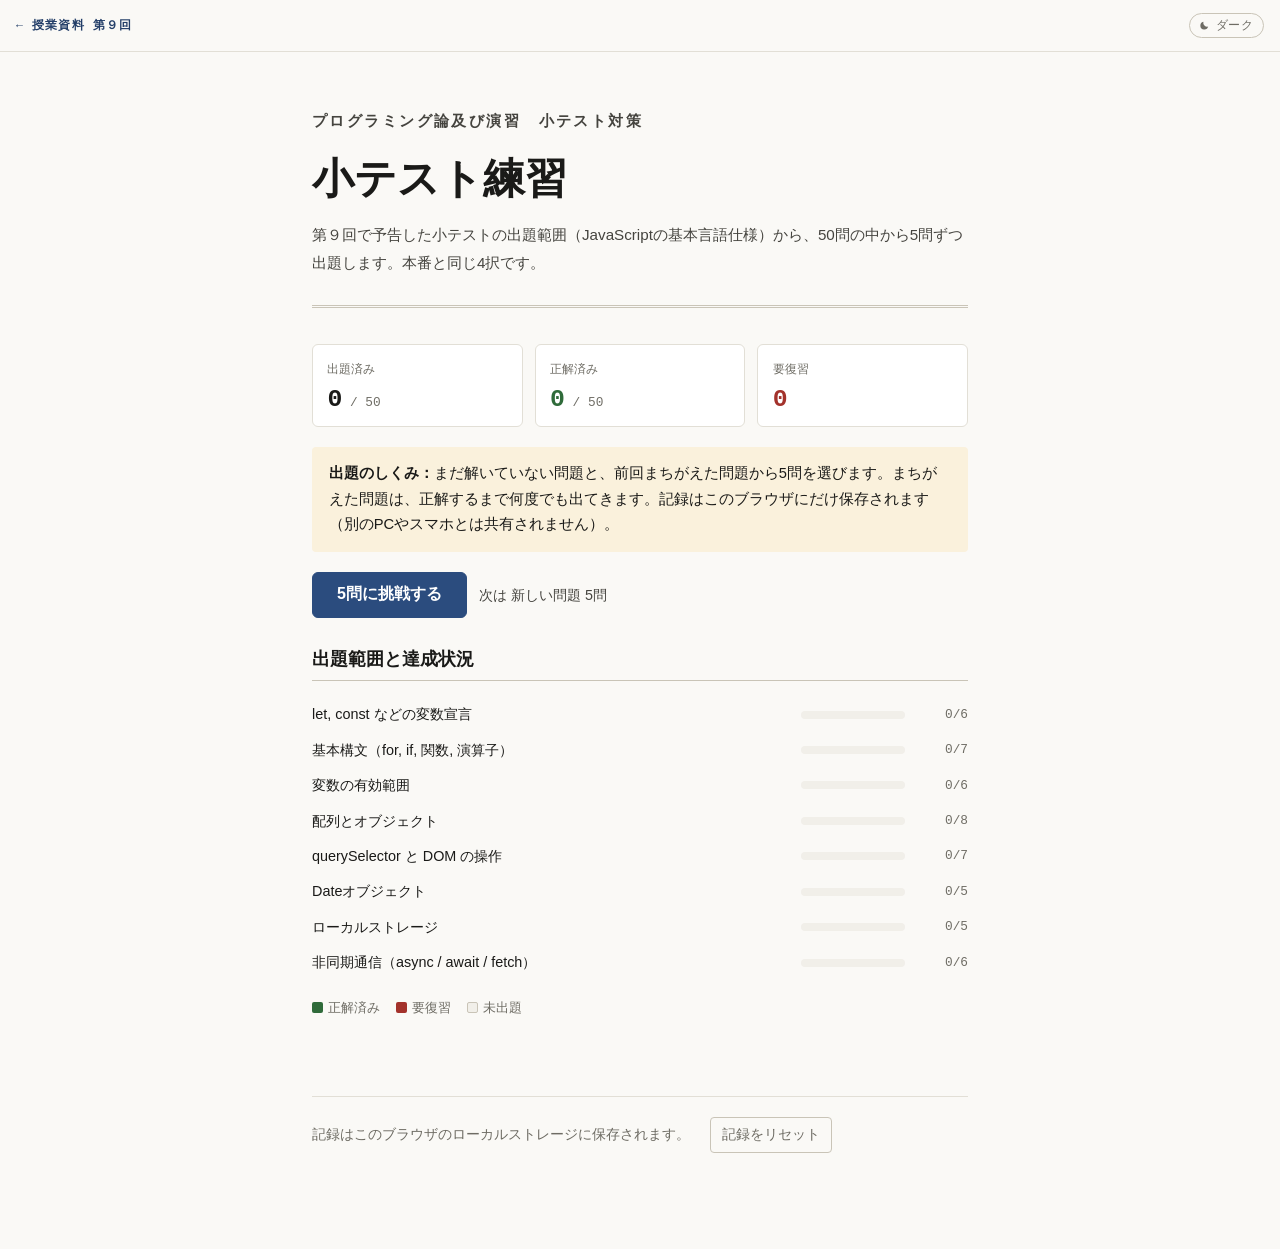
==== quiz/index.html @ 1186866d "小テスト練習ページを追加し、第９回の予告から張る 出題範囲に合わせた4択50問から5問ずつ出題する。正誤をlocalStorageに 記録し、未出題の問題と前回まちがえた問題（最大2問）を優先して出す" ====
<!doctype html>
<html lang="ja">
<head>
<meta charset="utf-8">
<meta name="viewport" content="width=device-width, initial-scale=1">
<title>小テスト練習 | プログラミング論 2026</title>
<link rel="icon" href="../favicon.svg" type="image/svg+xml">
<link rel="icon" href="../favicon.png" sizes="32x32" type="image/png">

<script>
  // 授業資料と同じ "theme" キーを読む（同じサイト内なので設定が共有される）
  (function () {
    try {
      var t = localStorage.getItem("theme");
      if (t === "light" || t === "dark") {
        document.documentElement.setAttribute("data-theme", t);
      }
    } catch (e) { /* 読めなくても既定の配色で動く */ }
  })();
</script>

<style>
  /* 配色とフォントは授業資料（../index.html）と同じ値 */
  :root {
    --ground: #FAF9F6;
    --surface: #FFFFFF;
    --surface-alt: #F1EFE9;
    --code-bg: #23262B;
    --code-ink: #E6E9EE;
    --code-dim: #8B93A1;
    --ink: #1A1A18;
    --ink-mid: #45443F;
    --ink-soft: #6E6C64;
    --rule: #E2DFD6;
    --rule-strong: #C9C4B7;
    --accent: #2B4C7E;
    --accent-ink: #233E68;
    --accent-soft: #E6ECF5;
    --mark: #A8760A;
    --mark-soft: #FAF1DC;
    --ok: #2F6B3A;
    --ok-soft: #E3F0E3;
    --ng: #A3322B;
    --ng-soft: #F8E4E1;
    --shadow: 0 1px 2px rgba(26, 26, 24, .04), 0 12px 30px -18px rgba(26, 26, 24, .2);

    --font-display: "Hiragino Mincho ProN", "Yu Mincho", "YuMincho", "MS PMincho", serif;
    --font-ui: "Hiragino Kaku Gothic ProN", "Yu Gothic", "YuGothic", "Noto Sans JP", "Meiryo", sans-serif;
    --font-mono: ui-monospace, "SF Mono", "Menlo", "Consolas", "Roboto Mono", monospace;

    --nav-h: 3.25rem;
  }

  @media (prefers-color-scheme: dark) {
    :root:not([data-theme="light"]) {
      --ground: #191817;
      --surface: #212020;
      --surface-alt: #2A2927;
      --code-bg: #131518;
      --code-ink: #DDE2E8;
      --code-dim: #7A828F;
      --ink: #EDEBE6;
      --ink-mid: #BEBAB2;
      --ink-soft: #918C84;
      --rule: #333230;
      --rule-strong: #4A4844;
      --accent: #7BA3DC;
      --accent-ink: #97B8E8;
      --accent-soft: #1C2836;
      --mark: #E0A93F;
      --mark-soft: #322710;
      --ok: #7CC28A;
      --ok-soft: #18281B;
      --ng: #EC8A80;
      --ng-soft: #331B19;
      --shadow: 0 1px 2px rgba(0, 0, 0, .4), 0 12px 30px -18px rgba(0, 0, 0, .7);
    }
  }

  :root[data-theme="dark"] {
    --ground: #191817;
    --surface: #212020;
    --surface-alt: #2A2927;
    --code-bg: #131518;
    --code-ink: #DDE2E8;
    --code-dim: #7A828F;
    --ink: #EDEBE6;
    --ink-mid: #BEBAB2;
    --ink-soft: #918C84;
    --rule: #333230;
    --rule-strong: #4A4844;
    --accent: #7BA3DC;
    --accent-ink: #97B8E8;
    --accent-soft: #1C2836;
    --mark: #E0A93F;
    --mark-soft: #322710;
    --ok: #7CC28A;
    --ok-soft: #18281B;
    --ng: #EC8A80;
    --ng-soft: #331B19;
    --shadow: 0 1px 2px rgba(0, 0, 0, .4), 0 12px 30px -18px rgba(0, 0, 0, .7);
  }

  * { box-sizing: border-box; }

  body {
    background: var(--ground);
    color: var(--ink);
    font-family: var(--font-ui);
    font-size: 16px;
    line-height: 1.85;
    margin: 0;
    padding: 0 0 6rem;
    -webkit-font-smoothing: antialiased;
  }

  [hidden] { display: none !important; }

  /* ---------- nav ---------- */

  nav.jump {
    position: sticky;
    top: 0;
    z-index: 20;
    background: var(--ground);
    border-bottom: 1px solid var(--rule);
    height: var(--nav-h);
    display: flex;
    align-items: center;
    gap: .75rem;
    padding: 0 1rem;
  }

  nav.jump .brand {
    font-family: var(--font-mono);
    font-size: .72rem;
    letter-spacing: .1em;
    font-weight: 600;
    color: var(--accent-ink);
    white-space: nowrap;
    text-decoration: none;
    margin-right: auto;
  }

  nav.jump .brand:hover { text-decoration: underline; }

  .theme-toggle {
    flex: none;
    display: inline-flex;
    align-items: center;
    font-family: var(--font-mono);
    font-size: .72rem;
    letter-spacing: .04em;
    color: var(--ink-soft);
    background: var(--ground);
    border: 1px solid var(--rule-strong);
    border-radius: 999px;
    padding: .25rem .6rem;
    cursor: pointer;
    white-space: nowrap;
  }

  .theme-toggle:hover { color: var(--ink); background: var(--surface-alt); }
  .theme-toggle:focus-visible { outline: 2px solid var(--accent); outline-offset: 2px; }
  .theme-toggle > span { display: inline-flex; align-items: center; gap: .35rem; }
  .theme-toggle svg { width: .95em; height: .95em; flex: none; }
  .theme-toggle .to-light { display: none; }

  @media (prefers-color-scheme: dark) {
    :root:not([data-theme="light"]) .theme-toggle .to-dark  { display: none; }
    :root:not([data-theme="light"]) .theme-toggle .to-light { display: inline-flex; }
  }

  :root[data-theme="dark"] .theme-toggle .to-dark  { display: none; }
  :root[data-theme="dark"] .theme-toggle .to-light { display: inline-flex; }

  /* ---------- layout ---------- */

  .wrap {
    max-width: 44rem;
    margin: 0 auto;
    padding: 0 1.5rem;
  }

  .masthead {
    padding: 3.5rem 0 1.75rem;
    border-bottom: 3px double var(--rule-strong);
    display: flex;
    flex-direction: column;
    gap: .9rem;
  }

  .kicker {
    font-family: var(--font-mono);
    font-size: .74rem;
    letter-spacing: .16em;
    font-weight: 600;
    color: var(--accent-ink);
    margin: 0;
  }

  .masthead h1 {
    font-family: var(--font-display);
    font-size: clamp(1.9rem, 6vw, 2.6rem);
    font-weight: 600;
    line-height: 1.35;
    margin: 0;
  }

  .masthead p { margin: 0; color: var(--ink-mid); font-size: .95rem; }

  section.view {
    scroll-margin-top: calc(var(--nav-h) + .5rem);
    padding-top: 2.25rem;
    display: flex;
    flex-direction: column;
    gap: 1.25rem;
  }

  h2 {
    font-size: 1.12rem;
    font-weight: 700;
    line-height: 1.55;
    margin: .5rem 0 0;
    padding-bottom: .4rem;
    border-bottom: 1px solid var(--rule-strong);
  }

  p { margin: 0; }

  a { color: var(--accent-ink); text-underline-offset: .2em; }

  code {
    font-family: var(--font-mono);
    font-size: .87em;
    background: var(--surface-alt);
    padding: .1em .35em;
    border-radius: 3px;
    word-break: break-word;
  }

  .note {
    background: var(--accent-soft);
    border-radius: 4px;
    padding: .85rem 1.05rem;
    font-size: .92rem;
    line-height: 1.75;
  }

  .note.mark { background: var(--mark-soft); }

  /* ---------- 成績のまとめ ---------- */

  .stats {
    display: grid;
    grid-template-columns: repeat(3, 1fr);
    gap: .75rem;
  }

  .stat {
    background: var(--surface);
    border: 1px solid var(--rule);
    border-radius: 6px;
    padding: .8rem .9rem .7rem;
    display: flex;
    flex-direction: column;
    gap: .1rem;
  }

  .stat .label { font-size: .78rem; color: var(--ink-soft); }
  .stat .value { font-family: var(--font-mono); font-size: 1.55rem; font-weight: 600; line-height: 1.3; }
  .stat .value small { font-size: .8rem; color: var(--ink-soft); font-weight: 400; }
  .stat.review .value { color: var(--ng); }
  .stat.mastered .value { color: var(--ok); }

  .topics {
    list-style: none;
    margin: 0;
    padding: 0;
    display: flex;
    flex-direction: column;
    gap: .55rem;
  }

  .topics li {
    display: grid;
    grid-template-columns: 1fr 6.5rem 3.2rem;
    align-items: center;
    gap: .75rem;
    font-size: .9rem;
  }

  .bar {
    height: .5rem;
    background: var(--surface-alt);
    border-radius: 999px;
    overflow: hidden;
    display: flex;
  }

  .bar span { display: block; height: 100%; }
  .bar .ok { background: var(--ok); }
  .bar .ng { background: var(--ng); }

  .topics .count { font-family: var(--font-mono); font-size: .8rem; color: var(--ink-soft); text-align: right; }

  .legend { font-size: .8rem; color: var(--ink-soft); display: flex; gap: 1rem; flex-wrap: wrap; }
  .legend i { display: inline-block; width: .7rem; height: .7rem; border-radius: 2px; margin-right: .3rem; vertical-align: -.05rem; }

  /* ---------- ボタン ---------- */

  .actions { display: flex; flex-wrap: wrap; gap: .75rem; align-items: center; }

  button.primary, button.secondary {
    font-family: var(--font-ui);
    font-size: 1rem;
    font-weight: 700;
    border-radius: 6px;
    padding: .7rem 1.5rem;
    cursor: pointer;
    min-height: 2.9rem;
  }

  button.primary {
    color: #fff;
    background: var(--accent);
    border: 1px solid var(--accent);
  }

  :root[data-theme="dark"] button.primary { color: #111; }
  @media (prefers-color-scheme: dark) {
    :root:not([data-theme="light"]) button.primary { color: #111; }
  }

  button.primary:hover { filter: brightness(1.08); }
  button.primary:disabled { opacity: .45; cursor: not-allowed; filter: none; }

  button.secondary {
    color: var(--ink);
    background: var(--surface);
    border: 1px solid var(--rule-strong);
  }

  button.secondary:hover { background: var(--surface-alt); }

  button:focus-visible { outline: 2px solid var(--accent); outline-offset: 2px; }

  .plan { font-size: .9rem; color: var(--ink-mid); }

  /* ---------- 出題画面 ---------- */

  .q-head {
    display: flex;
    align-items: center;
    gap: .6rem;
    flex-wrap: wrap;
  }

  .progress {
    font-family: var(--font-mono);
    font-size: .8rem;
    letter-spacing: .08em;
    font-weight: 600;
    color: var(--accent-ink);
  }

  .tag {
    font-size: .75rem;
    border-radius: 999px;
    padding: .05rem .6rem;
    background: var(--surface-alt);
    color: var(--ink-mid);
  }

  .tag.review { background: var(--ng-soft); color: var(--ng); font-weight: 700; }
  .tag.new { background: var(--accent-soft); color: var(--accent-ink); font-weight: 700; }

  .question { font-size: 1.08rem; font-weight: 700; line-height: 1.75; }

  .code {
    background: var(--code-bg);
    border-radius: 5px;
    box-shadow: var(--shadow);
    overflow-x: auto;
  }

  .code pre {
    margin: 0;
    padding: .95rem 1.1rem;
    font-family: var(--font-mono);
    font-size: .86rem;
    line-height: 1.7;
    color: var(--code-ink);
    tab-size: 2;
  }

  .code pre code { background: none; padding: 0; font-size: inherit; color: inherit; word-break: normal; }

  .choices { display: flex; flex-direction: column; gap: .55rem; border: 0; margin: 0; padding: 0; }

  .choice {
    display: flex;
    align-items: flex-start;
    gap: .7rem;
    background: var(--surface);
    border: 1px solid var(--rule-strong);
    border-radius: 6px;
    padding: .7rem .9rem;
    cursor: pointer;
    line-height: 1.65;
  }

  .choice:hover { border-color: var(--ink-soft); }
  .choice:has(input:checked) { border-color: var(--accent); background: var(--accent-soft); }
  .choice:has(input:focus-visible) { outline: 2px solid var(--accent); outline-offset: 2px; }

  .choice input { margin: .35rem 0 0; flex: none; accent-color: var(--accent); }
  .choice .letter { font-family: var(--font-mono); font-weight: 600; color: var(--ink-soft); flex: none; }
  .choice .text { flex: 1; min-width: 0; overflow-wrap: anywhere; }
  .choice.mono .text { font-family: var(--font-mono); font-size: .9rem; }
  .choice.mono .text code { background: none; padding: 0; font-size: inherit; }

  .choices.locked .choice { cursor: default; }
  .choices.locked .choice:hover { border-color: var(--rule-strong); }
  .choice.is-correct { border-color: var(--ok) !important; background: var(--ok-soft) !important; }
  .choice.is-wrong { border-color: var(--ng) !important; background: var(--ng-soft) !important; }

  .feedback {
    border-radius: 6px;
    padding: .9rem 1.05rem;
    display: flex;
    flex-direction: column;
    gap: .45rem;
    font-size: .95rem;
    line-height: 1.8;
  }

  .feedback.ok { background: var(--ok-soft); }
  .feedback.ng { background: var(--ng-soft); }
  .feedback .verdict { font-weight: 700; font-size: 1.05rem; }
  .feedback.ok .verdict { color: var(--ok); }
  .feedback.ng .verdict { color: var(--ng); }
  .feedback .hint { font-size: .85rem; color: var(--ink-soft); }

  /* ---------- 結果画面 ---------- */

  .score {
    font-family: var(--font-display);
    font-size: clamp(2rem, 8vw, 2.8rem);
    font-weight: 600;
    line-height: 1.3;
  }

  .score small { font-family: var(--font-ui); font-size: 1rem; color: var(--ink-soft); font-weight: 400; margin-left: .4rem; }

  .review-list {
    list-style: none;
    margin: 0;
    padding: 0;
    display: flex;
    flex-direction: column;
    gap: .5rem;
  }

  .review-list li {
    display: grid;
    grid-template-columns: 1.6rem 1fr;
    gap: .5rem;
    background: var(--surface);
    border: 1px solid var(--rule);
    border-radius: 6px;
    padding: .6rem .8rem;
    font-size: .92rem;
    line-height: 1.7;
  }

  .review-list .mark-ok { color: var(--ok); font-weight: 700; }
  .review-list .mark-ng { color: var(--ng); font-weight: 700; }
  .review-list .topic { display: block; font-size: .78rem; color: var(--ink-soft); }

  .history { font-size: .85rem; color: var(--ink-soft); }

  footer.foot {
    margin-top: 3.5rem;
    padding-top: 1.25rem;
    border-top: 1px solid var(--rule);
    display: flex;
    flex-wrap: wrap;
    gap: .75rem 1.25rem;
    align-items: center;
    font-size: .85rem;
    color: var(--ink-soft);
  }

  button.link {
    font: inherit;
    color: var(--ink-soft);
    background: none;
    border: 1px solid var(--rule-strong);
    border-radius: 4px;
    padding: .3rem .7rem;
    cursor: pointer;
  }

  button.link:hover { color: var(--ink); }
  button.link.armed { color: var(--ng); border-color: var(--ng); font-weight: 700; }

  @media (max-width: 34rem) {
    body { font-size: 15.5px; }
    .wrap { padding: 0 1rem; }
    .masthead { padding-top: 2.25rem; }
    .stats { gap: .5rem; }
    .stat { padding: .65rem .7rem .55rem; }
    .stat .value { font-size: 1.3rem; }
    .topics li { grid-template-columns: 1fr 4.5rem 2.8rem; gap: .5rem; }
    .actions button { flex: 1 1 100%; }
  }
</style>
</head>
<body>

<nav class="jump">
  <a class="brand" href="../#w9">← 授業資料 第９回</a>
  <button class="theme-toggle" type="button" data-theme-toggle>
    <span class="to-dark"><svg viewBox="0 0 16 16" fill="currentColor" aria-hidden="true"><path d="M13.4 9.6A5.8 5.8 0 0 1 6.4 2.6 5.8 5.8 0 1 0 13.4 9.6Z"/></svg>ダーク</span>
    <span class="to-light"><svg viewBox="0 0 16 16" fill="none" stroke="currentColor" stroke-width="1.5" stroke-linecap="round" aria-hidden="true"><circle cx="8" cy="8" r="3"/><path d="M8 1v1.6M8 13.4V15M15 8h-1.6M2.6 8H1M12.9 3.1l-1.1 1.1M4.2 11.8l-1.1 1.1M12.9 12.9l-1.1-1.1M4.2 4.2 3.1 3.1"/></svg>ライト</span>
  </button>
</nav>

<div class="wrap">

  <header class="masthead">
    <p class="kicker">プログラミング論及び演習　小テスト対策</p>
    <h1>小テスト練習</h1>
    <p>第９回で予告した小テストの出題範囲（JavaScriptの基本言語仕様）から、50問の中から5問ずつ出題します。本番と同じ4択です。</p>
  </header>

  <!-- ========== ホーム ========== -->
  <section class="view" id="home">
    <div class="stats">
      <div class="stat"><span class="label">出題済み</span><span class="value" id="statSeen"></span></div>
      <div class="stat mastered"><span class="label">正解済み</span><span class="value" id="statOk"></span></div>
      <div class="stat review"><span class="label">要復習</span><span class="value" id="statNg"></span></div>
    </div>

    <div class="note mark">
      <strong>出題のしくみ：</strong>まだ解いていない問題と、前回まちがえた問題から5問を選びます。まちがえた問題は、正解するまで何度でも出てきます。記録はこのブラウザにだけ保存されます（別のPCやスマホとは共有されません）。
    </div>

    <div class="actions">
      <button class="primary" type="button" id="startBtn">5問に挑戦する</button>
      <span class="plan" id="planText"></span>
    </div>

    <h2>出題範囲と達成状況</h2>
    <ul class="topics" id="topicList"></ul>
    <p class="legend">
      <span><i style="background: var(--ok)"></i>正解済み</span>
      <span><i style="background: var(--ng)"></i>要復習</span>
      <span><i style="background: var(--surface-alt); border: 1px solid var(--rule-strong)"></i>未出題</span>
    </p>
    <p class="history" id="historyText"></p>
  </section>

  <!-- ========== 出題 ========== -->
  <section class="view" id="play" hidden>
    <div class="q-head">
      <span class="progress" id="progress"></span>
      <span class="tag" id="topicTag"></span>
      <span class="tag" id="kindTag"></span>
    </div>
    <p class="question" id="question"></p>
    <div class="code" id="codeBox" hidden><pre><code id="code"></code></pre></div>
    <fieldset class="choices" id="choices"></fieldset>
    <div class="feedback" id="feedback" hidden></div>
    <div class="actions">
      <button class="primary" type="button" id="answerBtn" disabled>回答する</button>
      <button class="primary" type="button" id="nextBtn" hidden>次の問題へ</button>
    </div>
  </section>

  <!-- ========== 結果 ========== -->
  <section class="view" id="result" hidden>
    <h2>結果</h2>
    <p class="score" id="score"></p>
    <ul class="review-list" id="reviewList"></ul>
    <div class="actions">
      <button class="primary" type="button" id="againBtn">次の5問に挑戦する</button>
      <button class="secondary" type="button" id="homeBtn">達成状況を見る</button>
    </div>
  </section>

  <footer class="foot">
    <span id="storageNote">記録はこのブラウザのローカルストレージに保存されます。</span>
    <button class="link" type="button" id="resetBtn">記録をリセット</button>
  </footer>
</div>

<script>
"use strict";

// =====================================================================
//  問題データ（オブジェクトの配列）
//    id       : 記録に使う名前。並べ替えても記録がずれないよう番号ではなく名前にする
//    topic    : 出題範囲（下の TOPICS のキー）
//    question : 問題文。`…` で囲んだ部分はコードとして表示
//    code     : コード（無ければ省略）
//    choices  : 選択肢。表示するときに順番をシャッフルする
//    mono     : true なら選択肢全体をコードの書体で表示
//    answer   : choices の何番目が正解か（0から数える。第４回のクイズと同じ形）
//    explain  : 解説
// =====================================================================

const TOPICS = {
  var:     "let, const などの変数宣言",
  syntax:  "基本構文（for, if, 関数, 演算子）",
  scope:   "変数の有効範囲",
  data:    "配列とオブジェクト",
  dom:     "querySelector と DOM の操作",
  date:    "Dateオブジェクト",
  storage: "ローカルストレージ",
  async:   "非同期通信（async / await / fetch）"
};

const QUESTIONS = [
  // ---------------- 変数宣言 ----------------
  {
    id: "var-const-reassign",
    topic: "var",
    question: "次のコードを実行するとどうなりますか。",
    code: `"use strict";
const x = 5;
x = 10;
console.log(x);`,
    choices: ["10 と表示される", "5 と表示される", "エラーになる", "undefined と表示される"],
    answer: 2,
    explain: "`const` で宣言した変数には再代入できません。3行目で TypeError（Assignment to constant variable）が発生し、`console.log` まで到達しません。値を変えたい変数は `let` で宣言します。"
  },
  {
    id: "var-let-rule",
    topic: "var",
    question: "この授業のルールに従うと、後で `count++` で値を増やしていく変数 `count` の宣言として最も適切なものはどれですか。",
    choices: ["let count = 0;", "const count = 0;", "int count = 0;", "count := 0;"],
    mono: true,
    answer: 0,
    explain: "`count++` も再代入の一種なので `let` で宣言します。授業では「まず `const` で書き、再代入が必要になったものだけ `let` に変える」と決めています。`int` は型を宣言する言語（C言語など）の書き方で、JavaScriptでは使いません。"
  },
  {
    id: "var-let-twice",
    topic: "var",
    question: "次のコードを実行するとどうなりますか。",
    code: `"use strict";
let a = 1;
let a = 2;
console.log(a);`,
    choices: ["2 と表示される", "1 と表示される", "1 と 2 が順に表示される", "エラーになる"],
    answer: 3,
    explain: "同じ範囲で同じ名前の変数を `let` で2回宣言することはできません（SyntaxError）。値を変えたいときは2回目の `let` を取って `a = 2;` と書きます。"
  },
  {
    id: "var-const-push",
    topic: "var",
    question: "次のコードを実行するとどうなりますか。",
    code: `"use strict";
const list = [1, 2];
list.push(3);
console.log(list);`,
    choices: ["[1, 2, 3] と表示される", "[1, 2] と表示される", "const の配列は変更できないのでエラーになる", "3 と表示される"],
    answer: 0,
    explain: "`const` が禁止するのは、変数に別の値を入れ直すこと（`list = [5, 6];` など）です。配列の中身を `push()` で増やすのは再代入ではないので、問題なく実行できます。"
  },
  {
    id: "var-template-literal",
    topic: "var",
    question: "変数 `name` に `\"花子\"` が入っているとき、「こんにちは花子さん」と表示されるものはどれですか。",
    choices: [
      "console.log(`こんにちは${name}さん`);",
      "console.log(\"こんにちは${name}さん\");",
      "console.log('こんにちは${name}さん');",
      "console.log(こんにちは + name + さん);"
    ],
    mono: true,
    answer: 0,
    explain: "バッククォートで囲んだ文字列（テンプレートリテラル）の中だけ、`${ }` の部分が変数の値に置き換わります。ダブルクォートやシングルクォートで囲むと `${name}` がそのまま文字として表示されます。4つ目は「こんにちは」「さん」が引用符で囲まれていないためエラーです。"
  },
  {
    id: "var-strict-undeclared",
    topic: "var",
    question: "次のコードを実行するとどうなりますか。",
    code: `"use strict";
total = 100;
console.log(total);`,
    choices: ["100 と表示される", "エラーになる", "undefined と表示される", "0 と表示される"],
    answer: 1,
    explain: "`\"use strict\";`（厳格モード）では、`let` や `const` で宣言していない変数に代入するとエラー（ReferenceError: total is not defined）になります。宣言し忘れや変数名の打ち間違いにすぐ気づけるのが厳格モードの利点です。"
  },

  // ---------------- 基本構文・演算子 ----------------
  {
    id: "syntax-string-plus",
    topic: "syntax",
    question: "次のコードを実行したときの表示はどれですか。",
    code: `"use strict";
const a = "5";
const b = 3;
console.log(a + b);`,
    choices: ["8", "53", "エラーになる", "NaN"],
    answer: 1,
    explain: "`+` は、どちらかが文字列だと文字列の連結になります。`\"5\"` は文字列なので `\"5\" + 3` は `\"53\"` です。数値として足したいときは `Number(a) + b` のように変換します。"
  },
  {
    id: "syntax-strict-equal",
    topic: "syntax",
    question: "次の式のうち、結果が `true` になるものはどれですか。",
    choices: ["\"0\" === 0", "Number(\"0\") === 0", "5 !== 5", "\"abc\" === \"ABC\""],
    mono: true,
    answer: 1,
    explain: "`===` は型も含めて比較します。`\"0\"`（文字列）と `0`（数値）は型が違うので `false` です。`Number()` で数値に変換してから比べると `true` になります。クイズアプリで `Number(picked.value) === answer` と書いたのはこのためです。"
  },
  {
    id: "syntax-for-sum",
    topic: "syntax",
    question: "次のコードを実行したときの表示はどれですか。",
    code: `"use strict";
let sum = 0;
for (let i = 1; i <= 5; i++) {
  sum += i;
}
console.log(sum);`,
    choices: ["15", "10", "5", "14"],
    answer: 0,
    explain: "`i` が 1, 2, 3, 4, 5 の5回繰り返し、`sum` に順に足していきます。1+2+3+4+5 = 15 です。条件が `i < 5` なら 5 を含まないので 10 になります。"
  },
  {
    id: "syntax-else-if",
    topic: "syntax",
    question: "次のコードを実行したときの表示はどれですか。",
    code: `"use strict";
const hour = 15;
let msg = "";
if (hour < 12) {
  msg = "午前";
} else if (hour < 18) {
  msg = "午後";
} else {
  msg = "夜";
}
console.log(msg);`,
    choices: ["午前", "午後", "夜", "午後夜"],
    answer: 1,
    explain: "上から順に条件を調べ、最初に当てはまったブロックだけが実行されます。`15 < 12` は偽、`15 < 18` は真なので「午後」です。そこで終わるので `else` は実行されません。"
  },
  {
    id: "syntax-logical",
    topic: "syntax",
    question: "次のコードを実行したときの表示はどれですか。",
    code: `"use strict";
const score = 20;
if (score >= 5 && score <= 15) {
  console.log("A");
} else if (score > 15 || score < 0) {
  console.log("B");
} else {
  console.log("C");
}`,
    choices: ["A", "B", "C", "A と B"],
    answer: 1,
    explain: "`&&` は「かつ」です。`20 >= 5` は真でも `20 <= 15` が偽なので、全体は偽になります。`||` は「または」なので、`20 > 15` が真であれば全体が真になり、B が表示されます。"
  },
  {
    id: "syntax-function-return",
    topic: "syntax",
    question: "次のコードを実行したときの表示はどれですか。",
    code: `"use strict";
function add(a, b) {
  return a + b;
}
const result = add(2, 3) * 2;
console.log(result);`,
    choices: ["10", "8", "7", "エラーになる"],
    answer: 0,
    explain: "`add(2, 3)` は `return` で 5 を返します。関数の呼び出しはその戻り値に置き換わると考えると、`5 * 2` で 10 です。"
  },
  {
    id: "syntax-no-return",
    topic: "syntax",
    question: "次のコードの最後の行で表示されるものはどれですか。",
    code: `"use strict";
function greet(name) {
  console.log("こんにちは " + name);
}
const r = greet("花子");
console.log(r);`,
    choices: ["こんにちは 花子", "undefined", "花子", "null"],
    answer: 1,
    explain: "`greet` の中には `return` がありません。`return` で値を返さない関数の戻り値は `undefined` です。「こんにちは 花子」は関数の中の `console.log` が先に表示しますが、`r` には入りません。"
  },

  // ---------------- 変数の有効範囲 ----------------
  {
    id: "scope-block",
    topic: "scope",
    question: "次のコードを実行するとどうなりますか。",
    code: `"use strict";
if (true) {
  let msg = "こんにちは";
}
console.log(msg);`,
    choices: ["こんにちは と表示される", "undefined と表示される", "エラーになる", "何も表示されない（空文字）"],
    answer: 2,
    explain: "`let` と `const` で宣言した変数は、宣言した `{ }`（ブロック）の中でだけ有効です。ブロックの外から `msg` は見えないので ReferenceError になります。外でも使いたいなら、ブロックの外で宣言します。"
  },
  {
    id: "scope-local",
    topic: "scope",
    question: "次のコードを実行するとどうなりますか。",
    code: `"use strict";
function setup() {
  const x = 10;
}
setup();
console.log(x);`,
    choices: ["10 と表示される", "undefined と表示される", "エラーになる", "0 と表示される"],
    answer: 2,
    explain: "関数の中で宣言した変数はローカル変数で、その関数の中でしか使えません。値を外で使いたいときは、関数の中で `return x;` と返し、`const x = setup();` のように受け取ります。"
  },
  {
    id: "scope-global",
    topic: "scope",
    question: "次のコードを実行したときの表示はどれですか。",
    code: `"use strict";
let count = 0;
function countUp() {
  count++;
}
countUp();
countUp();
console.log(count);`,
    choices: ["0", "1", "2", "エラーになる"],
    answer: 2,
    explain: "`count` は関数の外で宣言したグローバル変数なので、関数の中から読み書きできます。2回呼んだので 2 です。クイズアプリの `score` や `count` もこの形で、問題をまたいで値を覚えていました。"
  },
  {
    id: "scope-shadow",
    topic: "scope",
    question: "次のコードを実行したとき、表示される順番はどれですか。",
    code: `"use strict";
const x = 1;
function show() {
  const x = 2;
  console.log(x);
}
show();
console.log(x);`,
    choices: ["2 → 1", "2 → 2", "1 → 1", "エラーになる"],
    answer: 0,
    explain: "関数の中の `const x = 2` は、外の `x` とは別のローカル変数です。関数の中では内側の `x`（2）が使われ、外の `x`（1）は変わりません。読み違えやすいので、実際には別の名前を付けるほうが安全です。"
  },
  {
    id: "scope-for-let",
    topic: "scope",
    question: "次のコードの最後の行（`console.log(i)`）はどうなりますか。",
    code: `"use strict";
for (let i = 0; i < 3; i++) {
  console.log(i);
}
console.log(i);`,
    choices: ["3 と表示される", "2 と表示される", "エラーになる", "undefined と表示される"],
    answer: 2,
    explain: "`for (let i = 0; ...)` の `i` は、その `for` 文の中だけで有効です。ループが終わった後に `i` を参照すると ReferenceError になります。"
  },
  {
    id: "scope-omikuji",
    topic: "scope",
    question: "おみくじアプリで、抽選する行をクリック処理の外に書きました。ボタンを何度も押すとどうなりますか。",
    code: `const results = ["大吉", "中吉", "小吉", "吉", "凶"];
const index = Math.floor(Math.random() * results.length);

btn.addEventListener("click", function () {
  resultEl.textContent = results[index];
});`,
    choices: ["押すたびに違う結果が出る", "何度押しても同じ結果が出る", "エラーになり何も表示されない", "必ず「大吉」になる"],
    answer: 1,
    explain: "関数の外の行は、ページを開いたときに1回だけ実行されます。`index` はそのとき一度決まったきりなので、何度押しても同じ結果です。毎回変わってほしい処理は、イベントの関数の中に書きます。"
  },

  // ---------------- 配列とオブジェクト ----------------
  {
    id: "data-last-index",
    topic: "data",
    question: "`const list = [\"大吉\", \"中吉\", \"小吉\", \"吉\", \"凶\"];` のとき、最後の要素「凶」を取り出す式はどれですか。",
    choices: ["list[list.length - 1]", "list[list.length]", "list[5]", "list.length"],
    mono: true,
    answer: 0,
    explain: "要素は5個（`list.length` は 5）で、インデックスは 0〜4 です。最後の要素は `list.length - 1` 番目です。`list[5]` や `list[list.length]` は存在しない位置なので `undefined` になります。"
  },
  {
    id: "data-object-access",
    topic: "data",
    question: "次のオブジェクトから「夏目漱石」を取り出せないものはどれですか。",
    code: `const book = {
  title:  "こころ",
  author: "夏目漱石",
  year:   1914
};`,
    choices: ["book.author", "book[\"author\"]", "book[1]", "const key = \"author\"; book[key]"],
    mono: true,
    answer: 2,
    explain: "オブジェクトの値は番号ではなくプロパティ名で取り出します。`book.author` と `book[\"author\"]` は同じ意味で、角括弧の中には変数も使えます。`book[1]` は「1」という名前のプロパティを探すので `undefined` です。"
  },
  {
    id: "data-array-of-objects",
    topic: "data",
    question: "次のデータから「青」を取り出す式はどれですか。",
    code: `const members = [
  { name: "花子", color: "赤" },
  { name: "桜",   color: "青" },
  { name: "葵",   color: "白" }
];`,
    choices: ["members[1].color", "members[2].color", "members.color[1]", "members[\"青\"]"],
    mono: true,
    answer: 0,
    explain: "まず `members[1]` で2番目のオブジェクト `{ name: \"桜\", color: \"青\" }` を取り出し、その `.color` を読みます。配列は番号で、オブジェクトは名前で取り出す、の組み合わせです。"
  },
  {
    id: "data-push-pop",
    topic: "data",
    question: "次のコードを実行したときの表示はどれですか。",
    code: `"use strict";
const history = ["q1", "q3"];
history.push("q4");
const s = history.pop();
console.log(s, history.length);`,
    choices: ["q4 2", "q1 2", "q4 3", "q3 2"],
    mono: true,
    answer: 0,
    explain: "`push()` は配列の末尾に追加し（`[\"q1\", \"q3\", \"q4\"]`）、`pop()` は末尾の要素を取り除いて返します。`s` は \"q4\"、残りは2個です。診断チャートの「一つ前に戻る」はこの仕組み（スタック）でした。"
  },
  {
    id: "data-json-format",
    topic: "data",
    question: "JSONとして正しい書き方はどれですか。",
    choices: [
      "{\"name\": \"花子\", \"age\": 20}",
      "{name: \"花子\", age: 20}",
      "{'name': '花子', 'age': 20}",
      "{\"name\": \"花子\", \"age\": 20,}"
    ],
    mono: true,
    answer: 0,
    explain: "JSONではキーを必ずダブルクォートで囲みます。キーのクォートを省略する書き方（2つ目）はJavaScriptのオブジェクトなら書けますが、JSONでは不可です。シングルクォート（3つ目）や末尾のカンマ（4つ目）も許されません。"
  },
  {
    id: "data-map",
    topic: "data",
    question: "次のコードを実行したときの表示はどれですか。",
    code: `"use strict";
const nums = [1, 2, 3];
const doubled = nums.map(function (n) {
  return n * 2;
});
console.log(doubled);`,
    choices: ["[2, 4, 6]", "[1, 2, 3]", "12", "6"],
    mono: true,
    answer: 0,
    explain: "`map()` は配列の各要素に関数を適用し、戻り値を集めた新しい配列を作ります。元の `nums` は変わりません。クイズアプリでは、選択肢の配列を `map()` でHTMLの文字列の配列に変換していました。"
  },
  {
    id: "data-random-index",
    topic: "data",
    question: "`const list = [\"大吉\", \"中吉\", \"小吉\", \"吉\", \"凶\"];` のとき、`Math.floor(Math.random() * list.length)` が取りうる値はどれですか。",
    choices: ["0, 1, 2, 3, 4 のいずれか", "1, 2, 3, 4, 5 のいずれか", "0 以上 5 以下の小数", "0, 1, 2, 3, 4, 5 のいずれか"],
    answer: 0,
    explain: "`Math.random()` は 0 以上 1 未満の小数を返します。5 を掛けると 0 以上 5 未満、`Math.floor()` で切り捨てると 0〜4 の整数になり、ちょうど配列のインデックスの範囲になります。"
  },
  {
    id: "data-janken",
    topic: "data",
    question: "じゃんけんのルールをデータで表しました。最後の行の表示はどれですか。",
    code: `const hands = [
  { name: "グー",   beats: 1 },
  { name: "チョキ", beats: 2 },
  { name: "パー",   beats: 0 }
];
function judge(my, cpu) {
  if (my === cpu) return "引き分け";
  if (hands[my].beats === cpu) return "勝ち";
  return "負け";
}
console.log(judge(2, 1));`,
    choices: ["勝ち", "負け", "引き分け", "エラーになる"],
    answer: 1,
    explain: "`my` は 2（パー）、`cpu` は 1（チョキ）です。`hands[2].beats` は 0 で、`cpu` の 1 と一致しないので「負け」です。パーはチョキに負けるので、ルール通りの結果です。"
  },

  // ---------------- DOM の操作 ----------------
  {
    id: "dom-selector-id",
    topic: "dom",
    question: "`document.querySelector(\"#result\")` が取得するものはどれですか。",
    choices: ["id=\"result\" の要素", "class=\"result\" の要素", "<result> というタグの要素", "name=\"result\" の入力欄"],
    answer: 0,
    explain: "`querySelector()` にはCSSと同じセレクタを書きます。`#` は id、`.` は class を表します。`#` も `.` も付けずに `\"result\"` と書くと、`<result>` というタグを探してしまいます。"
  },
  {
    id: "dom-selector-first",
    topic: "dom",
    question: "次のHTMLで、`document.querySelector(\".item\").textContent` の値はどれですか。",
    code: `<p class="item">りんご</p>
<p class="item">みかん</p>
<p class="item">ぶどう</p>`,
    choices: ["りんご", "ぶどう", "りんごみかんぶどう", "エラーになる"],
    answer: 0,
    explain: "`querySelector()` は、条件に合う要素のうち最初の1つだけを返します。条件に合う要素をすべて取得したいときは `querySelectorAll()` を使います。"
  },
  {
    id: "dom-textcontent",
    topic: "dom",
    question: "`el.textContent = \"<b>太字</b>\";` を実行すると、画面にはどう表示されますか。",
    choices: ["<b>太字</b> と、タグも文字のまま表示される", "「太字」が太字で表示される", "何も表示されない", "エラーになる"],
    answer: 0,
    explain: "`textContent` は値をただの文字として入れるので、タグもそのまま表示されます。HTMLとして解釈させたいときは `innerHTML` を使います。文字を入れるだけなら、安全な `textContent` を使うのが授業のルールです。"
  },
  {
    id: "dom-addeventlistener",
    topic: "dom",
    question: "ボタン `btn` がクリックされたときに関数 `show` を実行する書き方として正しいものはどれですか。",
    choices: [
      "btn.addEventListener(\"click\", show);",
      "btn.addEventListener(\"click\", show());",
      "btn.addEventListener(\"onclick\", show);",
      "btn.addEventListener(show, \"click\");"
    ],
    mono: true,
    answer: 0,
    explain: "第2引数には関数そのもの（`show`）を渡します。`show()` と括弧を付けると、登録した瞬間に一度実行され、その戻り値が渡されてしまいます。イベント名は `\"click\"` で、`\"onclick\"` ではありません。"
  },
  {
    id: "dom-input-string",
    topic: "dom",
    question: "入力欄に 20 と入力してから次のコードを実行しました。表示はどれですか。",
    code: `<input id="age">
<script>
  "use strict";
  const v = document.querySelector("#age").value;
  console.log(v === 20);
<\/script>`,
    choices: ["true", "false", "20", "エラーになる"],
    answer: 1,
    explain: "入力欄の `value` は、数字に見えても常に文字列（`\"20\"`）です。`\"20\" === 20` は型が違うので `false` になります。`Number(v) === 20` のように変換してから比べます。"
  },
  {
    id: "dom-null",
    topic: "dom",
    question: "次のコードを実行するとどうなりますか。",
    code: `<p id="result"></p>
<script>
  "use strict";
  const el = document.querySelector("#reslt");
  el.textContent = "OK";
<\/script>`,
    choices: ["段落に OK と表示される", "エラーになる", "ページの先頭に OK と表示される", "何も起きず、エラーも出ない"],
    answer: 1,
    explain: "`#reslt` はつづりの間違いで、該当する要素がありません。見つからないとき `querySelector()` は `null` を返し、`null` の `textContent` に代入しようとして TypeError（Cannot set properties of null）になります。このエラーが出たら、まずセレクタのつづりを疑いましょう。"
  },
  {
    id: "dom-script-position",
    topic: "dom",
    question: "DOMを操作する `<script>` を `</body>` の直前に置く理由として正しいものはどれですか。",
    choices: [
      "HTMLの要素が読み込まれた後で実行しないと、querySelector() が要素を見つけられないから",
      "<head> の中にはJavaScriptを書くことができないから",
      "</body> の直前に置くと計算が速くなるから",
      "\"use strict\" が </body> の直前でしか有効にならないから"
    ],
    answer: 0,
    explain: "ブラウザはHTMLを上から順に読み込みます。`<head>` の中のスクリプトが実行される時点では、まだ `<body>` の要素が作られていないため、`querySelector()` が `null` を返してしまいます。"
  },

  // ---------------- Dateオブジェクト ----------------
  {
    id: "date-getmonth",
    topic: "date",
    question: "11月20日に `new Date().getMonth()` を実行したときの値はどれですか。",
    choices: ["10", "11", "12", "20"],
    answer: 0,
    explain: "`getMonth()` は月を 0〜11 で返します（1月が 0）。画面に表示するときは `getMonth() + 1` とします。"
  },
  {
    id: "date-getdate-gethours",
    topic: "date",
    question: "2026年11月20日（金）の午後3時5分に次のコードを実行しました。表示はどれですか。",
    code: `const now = new Date();
console.log(now.getDate(), now.getHours());`,
    choices: ["20 15", "5 15", "20 3", "金 15"],
    mono: true,
    answer: 0,
    explain: "`getDate()` は日（1〜31）、`getHours()` は時（0〜23）を返します。午後3時は 15 です。曜日を数値で返す `getDay()`（日曜が 0、金曜は 5）と混同しないようにしましょう。"
  },
  {
    id: "date-getfullyear",
    topic: "date",
    question: "`const now = new Date();` のとき、現在の年を「2026」のように4桁で得るものはどれですか。",
    choices: ["now.getFullYear()", "now.getYear()", "now.getDate()", "now.getDay()"],
    mono: true,
    answer: 0,
    explain: "年は `getFullYear()` で取得します。`getDate()` は日、`getDay()` は曜日（0〜6）です。`getYear()` は古い仕様の名残で、2026年なら 126 のような値を返すため使いません。"
  },
  {
    id: "date-outside-function",
    topic: "date",
    question: "時計を作るために次のように書きました。1秒ごとに `showTime` を呼んでいるのに、表示が変わりません。原因はどれですか。",
    code: `const now = new Date();
function showTime() {
  clockEl.textContent =
    \`\${now.getHours()}時\${now.getMinutes()}分\${now.getSeconds()}秒\`;
}
setInterval(showTime, 1000);`,
    choices: [
      "new Date() が関数の外にあり、ページを開いたときの時刻のまま変わらないから",
      "setInterval の 1000 は 1000秒を意味するから",
      "getSeconds() は1分ごとにしか値が変わらないから",
      "textContent では数字を表示できないから"
    ],
    answer: 0,
    explain: "`new Date()` は「実行した瞬間」の日時を持つオブジェクトを作ります。関数の外で一度だけ作ると、何度表示し直しても同じ時刻のままです。毎回計算し直したいものは関数の中に書きます。`setInterval` の時間はミリ秒単位で、1000 は1秒です。"
  },
  {
    id: "date-setinterval",
    topic: "date",
    question: "関数 `showTime` を1秒ごとに繰り返し実行する書き方として正しいものはどれですか。",
    choices: ["setInterval(showTime, 1000);", "setInterval(showTime(), 1000);", "setInterval(showTime, 1);", "setTimeout(showTime, 1000);"],
    mono: true,
    answer: 0,
    explain: "時間はミリ秒で指定するので、1秒は 1000 です。関数は括弧を付けずに渡します（`showTime()` だと1回実行した結果を渡してしまう）。`setTimeout` は指定した時間の後に1回だけ実行する関数です。"
  },

  // ---------------- ローカルストレージ ----------------
  {
    id: "storage-persist",
    topic: "storage",
    question: "`localStorage` の説明として正しいものはどれですか。",
    choices: [
      "ブラウザを閉じても、削除しない限りデータが残る",
      "タブを閉じるとデータが消える",
      "保存したデータは、同じサイトを見ている他の人のブラウザにも共有される",
      "数値や配列を、型を保ったままそのまま保存できる"
    ],
    answer: 0,
    explain: "`localStorage` はオリジン（ドメインとポートの組み合わせ）ごとにブラウザの中へデータを保存し、明示的に削除しない限り残ります。タブを閉じると消えるのは `sessionStorage` です。保存先は各自のブラウザなので他の人とは共有されず、保存できるのは文字列だけです。"
  },
  {
    id: "storage-object-object",
    topic: "storage",
    question: "次のコードを実行したときの表示はどれですか。",
    code: `"use strict";
const score = { name: "花子", point: 8 };
localStorage.setItem("score", score);
console.log(localStorage.getItem("score"));`,
    choices: ["{ name: \"花子\", point: 8 }", "[object Object]", "8", "null"],
    mono: true,
    answer: 1,
    explain: "`localStorage` は文字列しか保存できません。オブジェクトをそのまま渡すと文字列に変換されて「[object Object]」になり、中身が失われます。保存するときは `JSON.stringify(score)` で文字列にし、読み出すときは `JSON.parse()` で戻します。"
  },
  {
    id: "storage-nullish",
    topic: "storage",
    question: "次のコードで `?? \"[]\"` を付けている理由はどれですか。",
    code: `const saved = JSON.parse(localStorage.getItem("log") ?? "[]");`,
    choices: [
      "まだ何も保存されていないとき getItem() が null を返すので、空の配列から始めるため",
      "保存できる容量が足りないときに、古いデータを消すため",
      "JSON.parse() は配列しか読み込めないため",
      "保存されたデータを必ず空にしてから読み込むため"
    ],
    answer: 0,
    explain: "初めて開いたときは \"log\" が保存されていないので、`getItem()` は `null` を返します。`??` は「左が `null` か `undefined` なら右を使う」演算子で、そのとき `\"[]\"`（空の配列を表す文字列）を代わりに `JSON.parse()` に渡します。"
  },
  {
    id: "storage-number-string",
    topic: "storage",
    question: "次のコードを実行したときの表示はどれですか。",
    code: `"use strict";
localStorage.setItem("count", 5);
const c = localStorage.getItem("count");
console.log(c + 1);`,
    choices: ["6", "51", "エラーになる", "null"],
    answer: 1,
    explain: "数値の 5 を保存しても、`localStorage` の中では文字列の \"5\" になります。取り出した `c` は文字列なので、`c + 1` は文字列の連結で \"51\" です。計算するには `Number(c) + 1` とします。"
  },
  {
    id: "storage-removeitem",
    topic: "storage",
    question: "`localStorage` から \"memos\" というキーのデータだけを削除するものはどれですか。",
    choices: [
      "localStorage.removeItem(\"memos\");",
      "localStorage.clear();",
      "localStorage.setItem(\"memos\");",
      "localStorage.getItem(\"memos\").delete();"
    ],
    mono: true,
    answer: 0,
    explain: "特定のキーだけを消すのは `removeItem()`、そのサイトで保存したデータをすべて消すのが `clear()` です。`clear()` は別の機能が保存したデータまで消してしまうので注意が必要です。"
  },

  // ---------------- 非同期通信 ----------------
  {
    id: "async-settimeout-order",
    topic: "async",
    question: "次のコードを実行したとき、表示される順番はどれですか。",
    code: `"use strict";
console.log("開始");
setTimeout(function () {
  console.log("待った");
}, 1000);
console.log("終了");`,
    choices: ["開始 → 終了 → 待った", "開始 → 待った → 終了", "待った → 開始 → 終了", "開始 → 終了（「待った」は表示されない）"],
    answer: 0,
    explain: "`setTimeout` は「1秒後にこの関数を実行して」と予約するだけで、待たずに次の行へ進みます。これが非同期処理です。そのため「終了」が先に表示され、1秒後に「待った」が表示されます。"
  },
  {
    id: "async-await-order",
    topic: "async",
    question: "次のコードを実行したとき、表示される順番はどれですか。",
    code: `"use strict";
function delay(ms) {
  return new Promise(resolve => setTimeout(resolve, ms));
}
async function main() {
  console.log("A");
  await delay(1000);
  console.log("B");
}
main();
console.log("C");`,
    choices: ["A → C → B", "A → B → C", "C → A → B", "A → C（B は表示されない）"],
    answer: 0,
    explain: "`main()` を呼ぶと、まず「A」が表示されます。`await` で待つのは `main` の中だけで、呼び出した側はその間に次の行へ進み「C」を表示します。1秒後に `main` の続きが再開して「B」が表示されます。"
  },
  {
    id: "async-forgot-await",
    topic: "async",
    question: "`await` を付け忘れました。表示されるものはどれですか。",
    code: `"use strict";
async function load() {
  const res = fetch("https://api.example.com/data");
  console.log(res);
}
load();`,
    choices: ["Promise（処理がまだ終わっていない状態）のオブジェクト", "取得したJSONのデータ", "エラーになり何も表示されない", "URLの文字列"],
    answer: 0,
    explain: "`fetch()` はすぐに Promise を返します。`await` を付けないと完了を待たずに次の行へ進むため、`res` には通信の結果ではなく、Pending（保留中）の Promise が入っています。"
  },
  {
    id: "async-res-json",
    topic: "async",
    question: "次のコードの2行目、`res.json()` の役割はどれですか。",
    code: `const res  = await fetch(url);
const data = await res.json();`,
    choices: [
      "受け取った本文をJSONとして読み、JavaScriptのオブジェクトに変換する",
      "オブジェクトをJSONの文字列に変換してサーバに送る",
      "サーバにもう一度リクエストを送り直す",
      "取得したデータをローカルストレージに保存する"
    ],
    answer: 0,
    explain: "`fetch()` が返すのは応答（レスポンス）全体です。`res.json()` で本文をJSONとして読み、オブジェクトに変換します。これも時間のかかる処理で Promise を返すので、`await` を付けて待ちます。"
  },
  {
    id: "async-optional-chaining",
    topic: "async",
    question: "Google Books の応答を変換するコードです。表示はどれですか。",
    code: `const info = { title: "ある本" };   // imageLinks が無い本
const cover = info.imageLinks?.thumbnail ?? "noimage.png";
console.log(cover);`,
    choices: ["noimage.png", "undefined", "エラーになる", "ある本"],
    answer: 0,
    explain: "`info.imageLinks` は存在しないので `undefined` です。`?.` は左が `undefined` や `null` ならエラーにせず `undefined` を返し、`??` はそのとき右の `\"noimage.png\"` を使います。`?.` が無いと `undefined` の `thumbnail` を読もうとしてエラーになります。"
  },
  {
    id: "async-try-catch",
    topic: "async",
    question: "ネットワークにつながらず `fetch()` が失敗したとき、どうなりますか。",
    code: `async function search(word) {
  try {
    const res  = await fetch(BOOKS_API + "?q=" + encodeURIComponent(word));
    const data = await res.json();
    show(data);
  } catch (error) {
    messageEl.textContent = "検索できませんでした";
  }
}`,
    choices: [
      "catch の中が実行され「検索できませんでした」と表示される",
      "show(data) が空のデータで実行される",
      "ページ全体が自動で再読み込みされる",
      "通信が成功するまで自動で何度も再試行する"
    ],
    answer: 0,
    explain: "`try` の中でエラーが起きると、残りの処理（`res.json()` や `show(data)`）は飛ばされ、`catch` の中が実行されます。外部のサービスは応答しないことがあるので、通信には必ず `try / catch` を書き、利用者に状況を伝えます。"
  }
];

// =====================================================================
//  設定
// =====================================================================

const QUIZ_SIZE = 5;         // 1回に出す問題数
const REVIEW_MAX = 2;        // 1回のうち、まちがえた問題を優先して入れる最大数
const STORAGE_KEY = "otsuma-prog-quiz1";

// =====================================================================
//  記録の読み書き（第４回と同じ JSON.stringify / JSON.parse の往復）
//    records : { 問題のid: { tries: 解いた回数, correct: 正解した回数, last: 直近が正解か, at: 日時 } }
//    runs    : [{ date: "2026/11/20 10:23", score: 4, total: 5 }, ...]
// =====================================================================

let canSave = true;

function loadStore() {
  try {
    const data = JSON.parse(localStorage.getItem(STORAGE_KEY) ?? "{}");
    return {
      records: data.records ?? {},
      runs: Array.isArray(data.runs) ? data.runs : []
    };
  } catch (error) {
    // 保存できない環境（プライベートモードなど）や、壊れたデータのとき
    canSave = false;
    return { records: {}, runs: [] };
  }
}

function saveStore() {
  try {
    localStorage.setItem(STORAGE_KEY, JSON.stringify(store));
  } catch (error) {
    canSave = false;
  }
}

let store = loadStore();

// =====================================================================
//  出題する5問を選ぶ
//    1. 前回まちがえた問題（直近の回答が不正解）から最大 REVIEW_MAX 問
//    2. まだ出題していない問題で残りを埋める
//    3. 足りなければ、まちがえた問題をさらに足す
//    4. それでも足りなければ（全問正解済み）、正解済みの問題を古い順に
// =====================================================================

function shuffle(array) {
  const a = array.slice();
  for (let i = a.length - 1; i > 0; i--) {
    const j = Math.floor(Math.random() * (i + 1));
    [a[i], a[j]] = [a[j], a[i]];
  }
  return a;
}

function makePlan() {
  const wrong = [];
  const fresh = [];
  const mastered = [];

  QUESTIONS.forEach(function (q) {
    const rec = store.records[q.id];
    if (!rec) fresh.push(q);
    else if (rec.last === false) wrong.push(q);
    else mastered.push(q);
  });

  const wrongList = shuffle(wrong);
  const freshList = shuffle(fresh);
  // 正解済みは、前に解いたのが古いものから
  const masteredList = mastered.slice().sort(function (a, b) {
    return store.records[a.id].at - store.records[b.id].at;
  });

  const picked = [];
  function take(list, max, kind) {
    while (picked.length < QUIZ_SIZE && max > 0 && list.length > 0) {
      picked.push({ q: list.shift(), kind: kind });
      max--;
    }
  }

  take(wrongList, REVIEW_MAX, "review");
  take(freshList, QUIZ_SIZE, "new");
  take(wrongList, QUIZ_SIZE, "review");
  take(masteredList, QUIZ_SIZE, "again");

  return shuffle(picked);
}

// =====================================================================
//  画面の部品
// =====================================================================

const homeView   = document.querySelector("#home");
const playView   = document.querySelector("#play");
const resultView = document.querySelector("#result");

const progressEl = document.querySelector("#progress");
const topicTagEl = document.querySelector("#topicTag");
const kindTagEl  = document.querySelector("#kindTag");
const questionEl = document.querySelector("#question");
const codeBoxEl  = document.querySelector("#codeBox");
const codeEl     = document.querySelector("#code");
const choicesEl  = document.querySelector("#choices");
const feedbackEl = document.querySelector("#feedback");
const answerBtn  = document.querySelector("#answerBtn");
const nextBtn    = document.querySelector("#nextBtn");

let plan = [];       // 今回の5問 [{ q, kind }]
let count = 0;       // 今何問目か（0から数える）
let results = [];    // 今回の正誤 [true, false, ...]

// `…` で囲んだ部分を <code> にする。innerHTML を使わず要素を組み立てるので、
// 問題文に < や > が入っていてもタグとして解釈されない
function renderInline(el, text) {
  el.textContent = "";
  text.split("`").forEach(function (part, i) {
    if (part === "") return;
    if (i % 2 === 1) {
      const c = document.createElement("code");
      c.textContent = part;
      el.appendChild(c);
    } else {
      el.appendChild(document.createTextNode(part));
    }
  });
}

function show(view) {
  [homeView, playView, resultView].forEach(function (v) {
    v.hidden = v !== view;
  });
  scrollToView(view);
}

// ホームはページの先頭へ、出題・結果は見出しを飛ばしてその画面の先頭へ
function scrollToView(view) {
  if (view === homeView) window.scrollTo(0, 0);
  else view.scrollIntoView();
}

// =====================================================================
//  ホーム画面
// =====================================================================

function renderHome() {
  let seen = 0;
  let ok = 0;
  let ng = 0;
  QUESTIONS.forEach(function (q) {
    const rec = store.records[q.id];
    if (!rec) return;
    seen++;
    if (rec.last) ok++;
    else ng++;
  });

  const total = QUESTIONS.length;
  document.querySelector("#statSeen").innerHTML = `${seen}<small> / ${total}</small>`;
  document.querySelector("#statOk").innerHTML   = `${ok}<small> / ${total}</small>`;
  document.querySelector("#statNg").textContent = ng;

  // 出題範囲ごとの達成状況
  const listEl = document.querySelector("#topicList");
  listEl.innerHTML = "";
  Object.keys(TOPICS).forEach(function (key) {
    const qs = QUESTIONS.filter(q => q.topic === key);
    const okN = qs.filter(q => store.records[q.id]?.last === true).length;
    const ngN = qs.filter(q => store.records[q.id]?.last === false).length;

    const li = document.createElement("li");
    const name = document.createElement("span");
    name.textContent = TOPICS[key];
    const bar = document.createElement("span");
    bar.className = "bar";
    bar.innerHTML =
      `<span class="ok" style="width:${okN / qs.length * 100}%"></span>` +
      `<span class="ng" style="width:${ngN / qs.length * 100}%"></span>`;
    const cnt = document.createElement("span");
    cnt.className = "count";
    cnt.textContent = `${okN}/${qs.length}`;
    li.append(name, bar, cnt);
    listEl.appendChild(li);
  });

  // 次の5問の内訳
  plan = makePlan();
  const nNew = plan.filter(p => p.kind === "new").length;
  const nReview = plan.filter(p => p.kind === "review").length;
  const nAgain = plan.filter(p => p.kind === "again").length;
  const parts = [];
  if (nNew) parts.push(`新しい問題 ${nNew}問`);
  if (nReview) parts.push(`まちがえた問題 ${nReview}問`);
  if (nAgain) parts.push(`正解済みの問題 ${nAgain}問`);
  let planText = "次は " + parts.join("・");
  if (ok === total) planText = "全問正解済みです。" + planText + "をもう一度";
  document.querySelector("#planText").textContent = planText;

  // これまでの挑戦
  const historyEl = document.querySelector("#historyText");
  if (store.runs.length === 0) {
    historyEl.textContent = "";
  } else {
    const recent = store.runs.slice(-5).reverse()
      .map(r => `${r.date}（${r.score}/${r.total}）`)
      .join("、");
    historyEl.textContent = `これまで ${store.runs.length} 回挑戦。最近の記録：${recent}`;
  }

  document.querySelector("#storageNote").textContent = canSave
    ? "記録はこのブラウザのローカルストレージに保存されます。"
    : "このブラウザでは記録を保存できません（プライベートモードなど）。ページを閉じると記録は消えます。";

  show(homeView);
}

// =====================================================================
//  出題
// =====================================================================

function startQuiz() {
  if (plan.length === 0) plan = makePlan();
  count = 0;
  results = [];
  showQuestion();
  show(playView);
}

function showQuestion() {
  const item = plan[count];
  const q = item.q;

  progressEl.textContent = `問題 ${count + 1} / ${plan.length}`;
  topicTagEl.textContent = TOPICS[q.topic];
  kindTagEl.className = "tag";
  if (item.kind === "review") {
    kindTagEl.textContent = "前回まちがえた問題";
    kindTagEl.classList.add("review");
    kindTagEl.hidden = false;
  } else if (item.kind === "new") {
    kindTagEl.textContent = "新しい問題";
    kindTagEl.classList.add("new");
    kindTagEl.hidden = false;
  } else {
    kindTagEl.hidden = true;
  }

  renderInline(questionEl, q.question);

  if (q.code) {
    codeEl.textContent = q.code;
    codeBoxEl.hidden = false;
  } else {
    codeBoxEl.hidden = true;
  }

  // 選択肢は表示する順番だけシャッフルする。value には元の番号を入れておくので、
  // 正誤判定は第４回と同じく Number(picked.value) === q.answer でできる
  choicesEl.innerHTML = "";
  choicesEl.classList.remove("locked");
  const order = shuffle(q.choices.map((_, i) => i));
  order.forEach(function (originalIndex, pos) {
    const label = document.createElement("label");
    label.className = "choice" + (q.mono ? " mono" : "");

    const input = document.createElement("input");
    input.type = "radio";
    input.name = "answer";
    input.value = originalIndex;
    input.addEventListener("change", function () {
      answerBtn.disabled = false;
    });

    const letter = document.createElement("span");
    letter.className = "letter";
    letter.textContent = "abcd"[pos] + ".";

    const text = document.createElement("span");
    text.className = "text";
    if (q.mono) text.textContent = q.choices[originalIndex];
    else renderInline(text, q.choices[originalIndex]);

    label.append(input, letter, text);
    choicesEl.appendChild(label);
  });

  feedbackEl.hidden = true;
  answerBtn.hidden = false;
  answerBtn.disabled = true;
  nextBtn.hidden = true;
}

answerBtn.addEventListener("click", function () {
  const picked = document.querySelector('input[name="answer"]:checked');
  if (!picked) return;

  const q = plan[count].q;
  const ok = Number(picked.value) === q.answer;
  results.push(ok);

  // 1問ごとに記録する（途中でやめても、解いた分は残る）
  const rec = store.records[q.id] ?? { tries: 0, correct: 0 };
  rec.tries++;
  if (ok) rec.correct++;
  rec.last = ok;
  rec.at = Date.now();
  store.records[q.id] = rec;
  saveStore();

  // 選択肢に色を付けて、選べないようにする
  choicesEl.classList.add("locked");
  choicesEl.querySelectorAll("label").forEach(function (label) {
    const input = label.querySelector("input");
    input.disabled = true;
    const idx = Number(input.value);
    if (idx === q.answer) label.classList.add("is-correct");
    else if (idx === Number(picked.value)) label.classList.add("is-wrong");
  });

  // 正誤と解説
  feedbackEl.innerHTML = "";
  feedbackEl.className = "feedback " + (ok ? "ok" : "ng");
  const verdict = document.createElement("p");
  verdict.className = "verdict";
  verdict.textContent = ok ? "正解！" : "不正解";
  const explain = document.createElement("p");
  renderInline(explain, q.explain);
  feedbackEl.append(verdict, explain);
  if (!ok) {
    const hint = document.createElement("p");
    hint.className = "hint";
    hint.textContent = "この問題は次回以降にもう一度出題されます。";
    feedbackEl.appendChild(hint);
  }
  feedbackEl.hidden = false;

  answerBtn.hidden = true;
  nextBtn.textContent = count + 1 < plan.length ? "次の問題へ" : "結果を見る";
  nextBtn.hidden = false;
  nextBtn.focus();
});

nextBtn.addEventListener("click", function () {
  count++;
  if (count < plan.length) {
    showQuestion();
    scrollToView(playView);
  } else {
    showResult();
  }
});

// =====================================================================
//  結果
// =====================================================================

function formatDate(d) {
  const pad = n => String(n).padStart(2, "0");
  return `${d.getFullYear()}/${d.getMonth() + 1}/${d.getDate()} ${d.getHours()}:${pad(d.getMinutes())}`;
}

function showResult() {
  const score = results.filter(r => r).length;
  store.runs.push({ date: formatDate(new Date()), score: score, total: plan.length });
  saveStore();

  document.querySelector("#score").innerHTML =
    `${score} / ${plan.length}<small>問正解</small>`;

  const listEl = document.querySelector("#reviewList");
  listEl.innerHTML = "";
  plan.forEach(function (item, i) {
    const li = document.createElement("li");
    const mark = document.createElement("span");
    mark.className = results[i] ? "mark-ok" : "mark-ng";
    mark.textContent = results[i] ? "○" : "×";
    mark.setAttribute("aria-label", results[i] ? "正解" : "不正解");
    const body = document.createElement("span");
    const topic = document.createElement("span");
    topic.className = "topic";
    topic.textContent = TOPICS[item.q.topic];
    const text = document.createElement("span");
    renderInline(text, item.q.question);
    body.append(topic, text);
    li.append(mark, body);
    listEl.appendChild(li);
  });

  plan = [];
  show(resultView);
}

document.querySelector("#startBtn").addEventListener("click", startQuiz);
document.querySelector("#againBtn").addEventListener("click", function () {
  plan = makePlan();
  startQuiz();
});
document.querySelector("#homeBtn").addEventListener("click", renderHome);

// 記録のリセット。確認ダイアログを出さず、2回押すと消える方式にする
const resetBtn = document.querySelector("#resetBtn");
let resetTimer = null;
resetBtn.addEventListener("click", function () {
  if (!resetBtn.classList.contains("armed")) {
    resetBtn.classList.add("armed");
    resetBtn.textContent = "もう一度押すとすべての記録を消します";
    resetTimer = setTimeout(function () {
      resetBtn.classList.remove("armed");
      resetBtn.textContent = "記録をリセット";
    }, 4000);
    return;
  }
  clearTimeout(resetTimer);
  try { localStorage.removeItem(STORAGE_KEY); } catch (error) { /* 消せなくても画面は初期化する */ }
  store = { records: {}, runs: [] };
  resetBtn.classList.remove("armed");
  resetBtn.textContent = "記録をリセット";
  renderHome();
});

renderHome();

// ---- 明るい配色 / 暗い配色の切り替え（授業資料と同じ） ----
(function () {
  const root = document.documentElement;
  const btn = document.querySelector("[data-theme-toggle]");
  const dark = window.matchMedia("(prefers-color-scheme: dark)");

  function current() {
    const chosen = root.getAttribute("data-theme");
    if (chosen === "dark" || chosen === "light") return chosen;
    return dark.matches ? "dark" : "light";
  }

  function describe() {
    const next = current() === "dark" ? "ライト" : "ダーク";
    btn.setAttribute("aria-label", next + "モードに切り替える");
    btn.title = next + "モードに切り替える";
  }

  btn.addEventListener("click", function () {
    const next = current() === "dark" ? "light" : "dark";
    root.setAttribute("data-theme", next);
    try { localStorage.setItem("theme", next); } catch (e) { /* 保存できなくても切り替えは効く */ }
    describe();
  });

  if (dark.addEventListener) dark.addEventListener("change", describe);
  describe();
})();
</script>
</body>
</html>
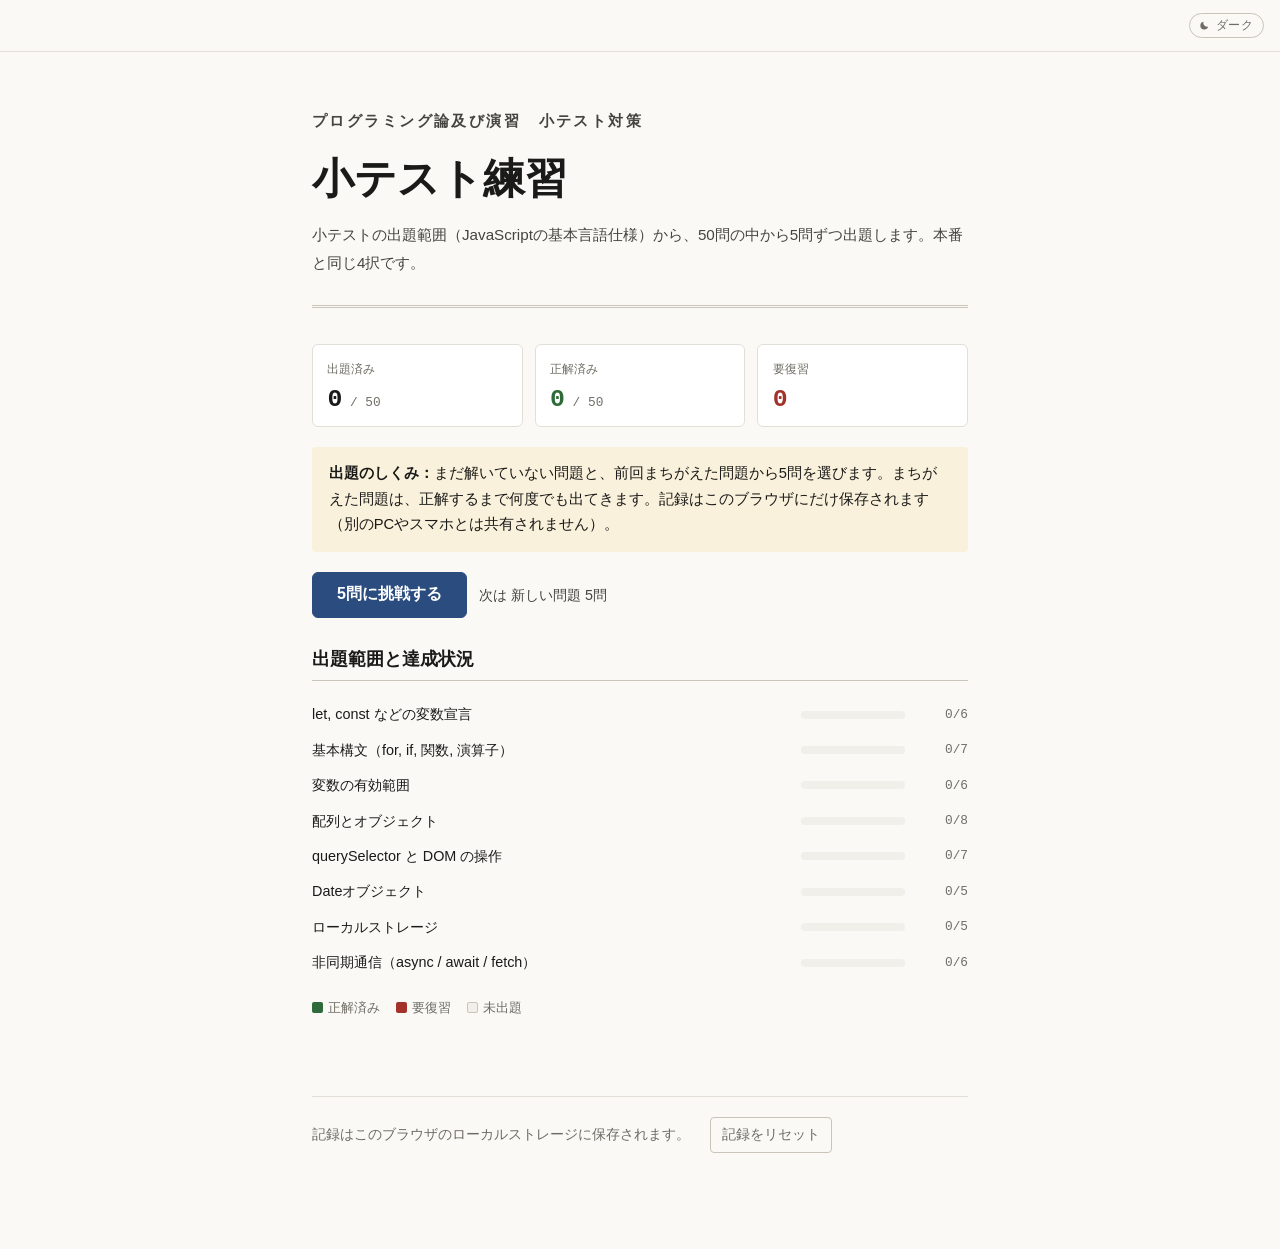
==== commit 2cd1038f: "小テスト練習から授業資料へのリンクと、授業固有の言い回しを外す 別の教材で受講しているクラスでも使えるように、左上の「授業資料 第９回」 へのリンクと冒頭の「第９回で予告した」を削除し、問題文・解説で" ====
--- a/quiz/index.html
+++ b/quiz/index.html
@@ -131,21 +131,9 @@
     padding: 0 1rem;
   }
 
-  nav.jump .brand {
-    font-family: var(--font-mono);
-    font-size: .72rem;
-    letter-spacing: .1em;
-    font-weight: 600;
-    color: var(--accent-ink);
-    white-space: nowrap;
-    text-decoration: none;
-    margin-right: auto;
-  }
-
-  nav.jump .brand:hover { text-decoration: underline; }
-
   .theme-toggle {
     flex: none;
+    margin-left: auto;
     display: inline-flex;
     align-items: center;
     font-family: var(--font-mono);
@@ -520,7 +508,6 @@
 <body>
 
 <nav class="jump">
-  <a class="brand" href="../#w9">← 授業資料 第９回</a>
   <button class="theme-toggle" type="button" data-theme-toggle>
     <span class="to-dark"><svg viewBox="0 0 16 16" fill="currentColor" aria-hidden="true"><path d="M13.4 9.6A5.8 5.8 0 0 1 6.4 2.6 5.8 5.8 0 1 0 13.4 9.6Z"/></svg>ダーク</span>
     <span class="to-light"><svg viewBox="0 0 16 16" fill="none" stroke="currentColor" stroke-width="1.5" stroke-linecap="round" aria-hidden="true"><circle cx="8" cy="8" r="3"/><path d="M8 1v1.6M8 13.4V15M15 8h-1.6M2.6 8H1M12.9 3.1l-1.1 1.1M4.2 11.8l-1.1 1.1M12.9 12.9l-1.1-1.1M4.2 4.2 3.1 3.1"/></svg>ライト</span>
@@ -532,7 +519,7 @@
   <header class="masthead">
     <p class="kicker">プログラミング論及び演習　小テスト対策</p>
     <h1>小テスト練習</h1>
-    <p>第９回で予告した小テストの出題範囲（JavaScriptの基本言語仕様）から、50問の中から5問ずつ出題します。本番と同じ4択です。</p>
+    <p>小テストの出題範囲（JavaScriptの基本言語仕様）から、50問の中から5問ずつ出題します。本番と同じ4択です。</p>
   </header>
 
   <!-- ========== ホーム ========== -->
@@ -607,7 +594,7 @@
 //    code     : コード（無ければ省略）
 //    choices  : 選択肢。表示するときに順番をシャッフルする
 //    mono     : true なら選択肢全体をコードの書体で表示
-//    answer   : choices の何番目が正解か（0から数える。第４回のクイズと同じ形）
+//    answer   : choices の何番目が正解か（0から数える）
 //    explain  : 解説
 // =====================================================================
 
@@ -639,11 +626,11 @@
   {
     id: "var-let-rule",
     topic: "var",
-    question: "この授業のルールに従うと、後で `count++` で値を増やしていく変数 `count` の宣言として最も適切なものはどれですか。",
+    question: "後で `count++` で値を増やしていく変数 `count` の宣言として最も適切なものはどれですか。",
     choices: ["let count = 0;", "const count = 0;", "int count = 0;", "count := 0;"],
     mono: true,
     answer: 0,
-    explain: "`count++` も再代入の一種なので `let` で宣言します。授業では「まず `const` で書き、再代入が必要になったものだけ `let` に変える」と決めています。`int` は型を宣言する言語（C言語など）の書き方で、JavaScriptでは使いません。"
+    explain: "`count++` も再代入の一種なので `let` で宣言します。`const` で宣言すると `count++` の行でエラーになります。まず `const` で書き、再代入が必要になったものだけ `let` に変えると、値が変わる変数が一目でわかります。`int` は型を宣言する言語（C言語など）の書き方で、JavaScriptでは使いません。"
   },
   {
     id: "var-let-twice",
@@ -715,7 +702,7 @@
     choices: ["\"0\" === 0", "Number(\"0\") === 0", "5 !== 5", "\"abc\" === \"ABC\""],
     mono: true,
     answer: 1,
-    explain: "`===` は型も含めて比較します。`\"0\"`（文字列）と `0`（数値）は型が違うので `false` です。`Number()` で数値に変換してから比べると `true` になります。クイズアプリで `Number(picked.value) === answer` と書いたのはこのためです。"
+    explain: "`===` は型も含めて比較します。`\"0\"`（文字列）と `0`（数値）は型が違うので `false` です。`Number()` で数値に変換してから比べると `true` になります。入力欄やラジオボタンから取り出した値は文字列なので、数値と比べるときはこの変換が必要です。"
   },
   {
     id: "syntax-for-sum",
@@ -838,7 +825,7 @@
 console.log(count);`,
     choices: ["0", "1", "2", "エラーになる"],
     answer: 2,
-    explain: "`count` は関数の外で宣言したグローバル変数なので、関数の中から読み書きできます。2回呼んだので 2 です。クイズアプリの `score` や `count` もこの形で、問題をまたいで値を覚えていました。"
+    explain: "`count` は関数の外で宣言したグローバル変数なので、関数の中から読み書きできます。2回呼んだので 2 です。クリックのたびに点数を数えるときなども、この形で値を覚えておきます。"
   },
   {
     id: "scope-shadow",
@@ -872,7 +859,7 @@
   {
     id: "scope-omikuji",
     topic: "scope",
-    question: "おみくじアプリで、抽選する行をクリック処理の外に書きました。ボタンを何度も押すとどうなりますか。",
+    question: "ボタンを押すとおみくじの結果を表示するプログラムで、抽選する行をクリック処理の外に書きました。ボタンを何度も押すとどうなりますか。",
     code: `const results = ["大吉", "中吉", "小吉", "吉", "凶"];
 const index = Math.floor(Math.random() * results.length);
 
@@ -934,7 +921,7 @@
     choices: ["q4 2", "q1 2", "q4 3", "q3 2"],
     mono: true,
     answer: 0,
-    explain: "`push()` は配列の末尾に追加し（`[\"q1\", \"q3\", \"q4\"]`）、`pop()` は末尾の要素を取り除いて返します。`s` は \"q4\"、残りは2個です。診断チャートの「一つ前に戻る」はこの仕組み（スタック）でした。"
+    explain: "`push()` は配列の末尾に追加し（`[\"q1\", \"q3\", \"q4\"]`）、`pop()` は末尾の要素を取り除いて返します。`s` は \"q4\"、残りは2個です。このように「積んで、最後に積んだものから取り出す」構造をスタックと呼び、「一つ前に戻る」機能などに使います。"
   },
   {
     id: "data-json-format",
@@ -963,7 +950,7 @@
     choices: ["[2, 4, 6]", "[1, 2, 3]", "12", "6"],
     mono: true,
     answer: 0,
-    explain: "`map()` は配列の各要素に関数を適用し、戻り値を集めた新しい配列を作ります。元の `nums` は変わりません。クイズアプリでは、選択肢の配列を `map()` でHTMLの文字列の配列に変換していました。"
+    explain: "`map()` は配列の各要素に関数を適用し、戻り値を集めた新しい配列を作ります。元の `nums` は変わりません。データの配列を、画面に表示するHTMLの文字列の配列に変換するときによく使います。"
   },
   {
     id: "data-random-index",
@@ -1019,7 +1006,7 @@
     question: "`el.textContent = \"<b>太字</b>\";` を実行すると、画面にはどう表示されますか。",
     choices: ["<b>太字</b> と、タグも文字のまま表示される", "「太字」が太字で表示される", "何も表示されない", "エラーになる"],
     answer: 0,
-    explain: "`textContent` は値をただの文字として入れるので、タグもそのまま表示されます。HTMLとして解釈させたいときは `innerHTML` を使います。文字を入れるだけなら、安全な `textContent` を使うのが授業のルールです。"
+    explain: "`textContent` は値をただの文字として入れるので、タグもそのまま表示されます。HTMLとして解釈させたいときは `innerHTML` を使います。文字を入れるだけなら、意図しないタグが解釈されない `textContent` を使うほうが安全です。"
   },
   {
     id: "dom-addeventlistener",
@@ -1269,7 +1256,7 @@
   {
     id: "async-optional-chaining",
     topic: "async",
-    question: "Google Books の応答を変換するコードです。表示はどれですか。",
+    question: "APIから受け取った本の情報を変換するコードです。表示はどれですか。",
     code: `const info = { title: "ある本" };   // imageLinks が無い本
 const cover = info.imageLinks?.thumbnail ?? "noimage.png";
 console.log(cover);`,
@@ -1283,7 +1270,7 @@
     question: "ネットワークにつながらず `fetch()` が失敗したとき、どうなりますか。",
     code: `async function search(word) {
   try {
-    const res  = await fetch(BOOKS_API + "?q=" + encodeURIComponent(word));
+    const res  = await fetch(SEARCH_API + "?q=" + encodeURIComponent(word));
     const data = await res.json();
     show(data);
   } catch (error) {
@@ -1310,7 +1297,7 @@
 const STORAGE_KEY = "otsuma-prog-quiz1";
 
 // =====================================================================
-//  記録の読み書き（第４回と同じ JSON.stringify / JSON.parse の往復）
+//  記録の読み書き（JSON.stringify / JSON.parse で往復する）
 //    records : { 問題のid: { tries: 解いた回数, correct: 正解した回数, last: 直近が正解か, at: 日時 } }
 //    runs    : [{ date: "2026/11/20 10:23", score: 4, total: 5 }, ...]
 // =====================================================================
@@ -1561,7 +1548,7 @@
   }
 
   // 選択肢は表示する順番だけシャッフルする。value には元の番号を入れておくので、
-  // 正誤判定は第４回と同じく Number(picked.value) === q.answer でできる
+  // 正誤判定は Number(picked.value) === q.answer でできる
   choicesEl.innerHTML = "";
   choicesEl.classList.remove("locked");
   const order = shuffle(q.choices.map((_, i) => i));
